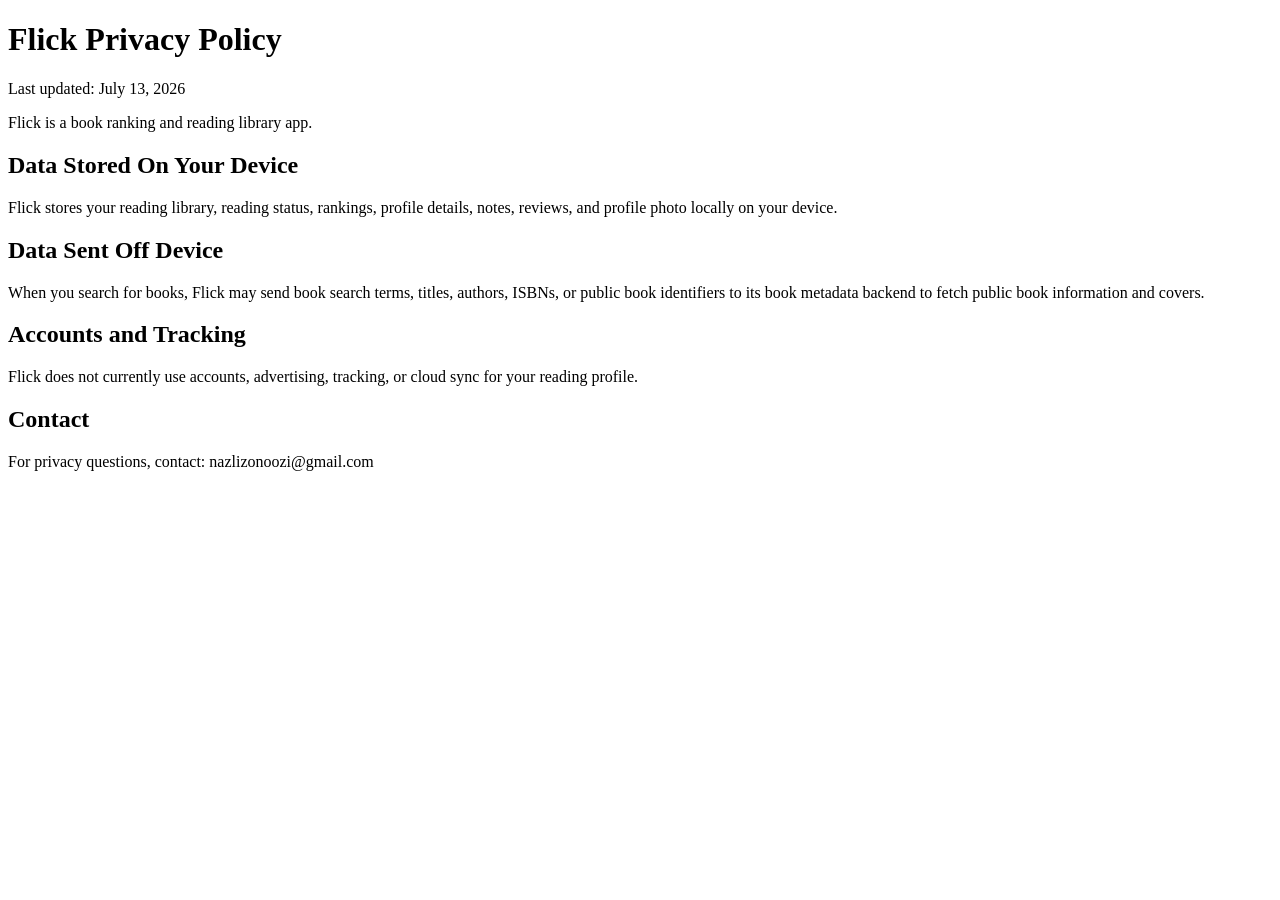
==== index.html @ dd2f2105 "Add initial privacy policy page in index.html" ====
<!doctype html>
<html>
  <head>
    <meta charset="utf-8">
    <title>Flick Privacy Policy</title>
  </head>
  <body>
    <h1>Flick Privacy Policy</h1>
    <p>Last updated: July 13, 2026</p>

    <p>Flick is a book ranking and reading library app.</p>

    <h2>Data Stored On Your Device</h2>
    <p>Flick stores your reading library, reading status, rankings, profile details, notes, reviews, and profile photo locally on your device.</p>

    <h2>Data Sent Off Device</h2>
    <p>When you search for books, Flick may send book search terms, titles, authors, ISBNs, or public book identifiers to its book metadata backend to fetch public book information and covers.</p>

    <h2>Accounts and Tracking</h2>
    <p>Flick does not currently use accounts, advertising, tracking, or cloud sync for your reading profile.</p>

    <h2>Contact</h2>
    <p>For privacy questions, contact: nazlizonoozi@gmail.com</p>
  </body>
</html>
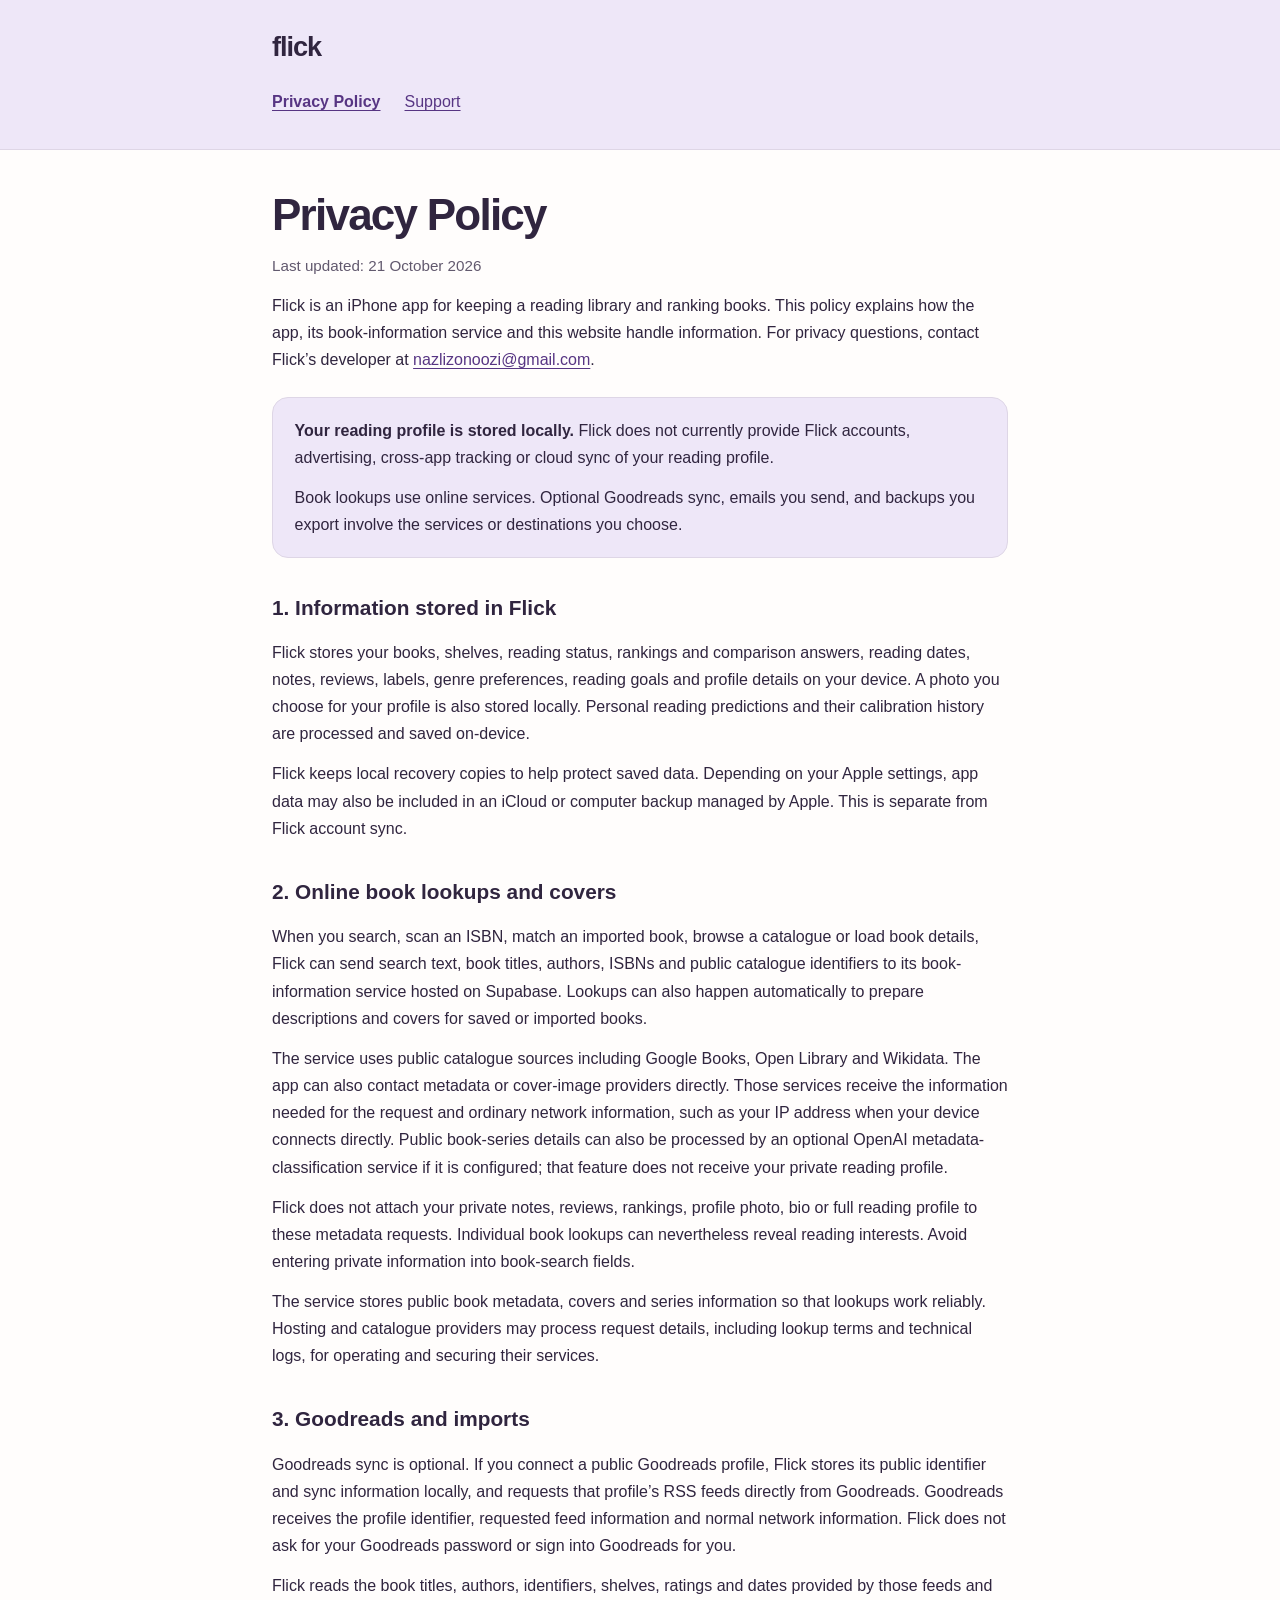
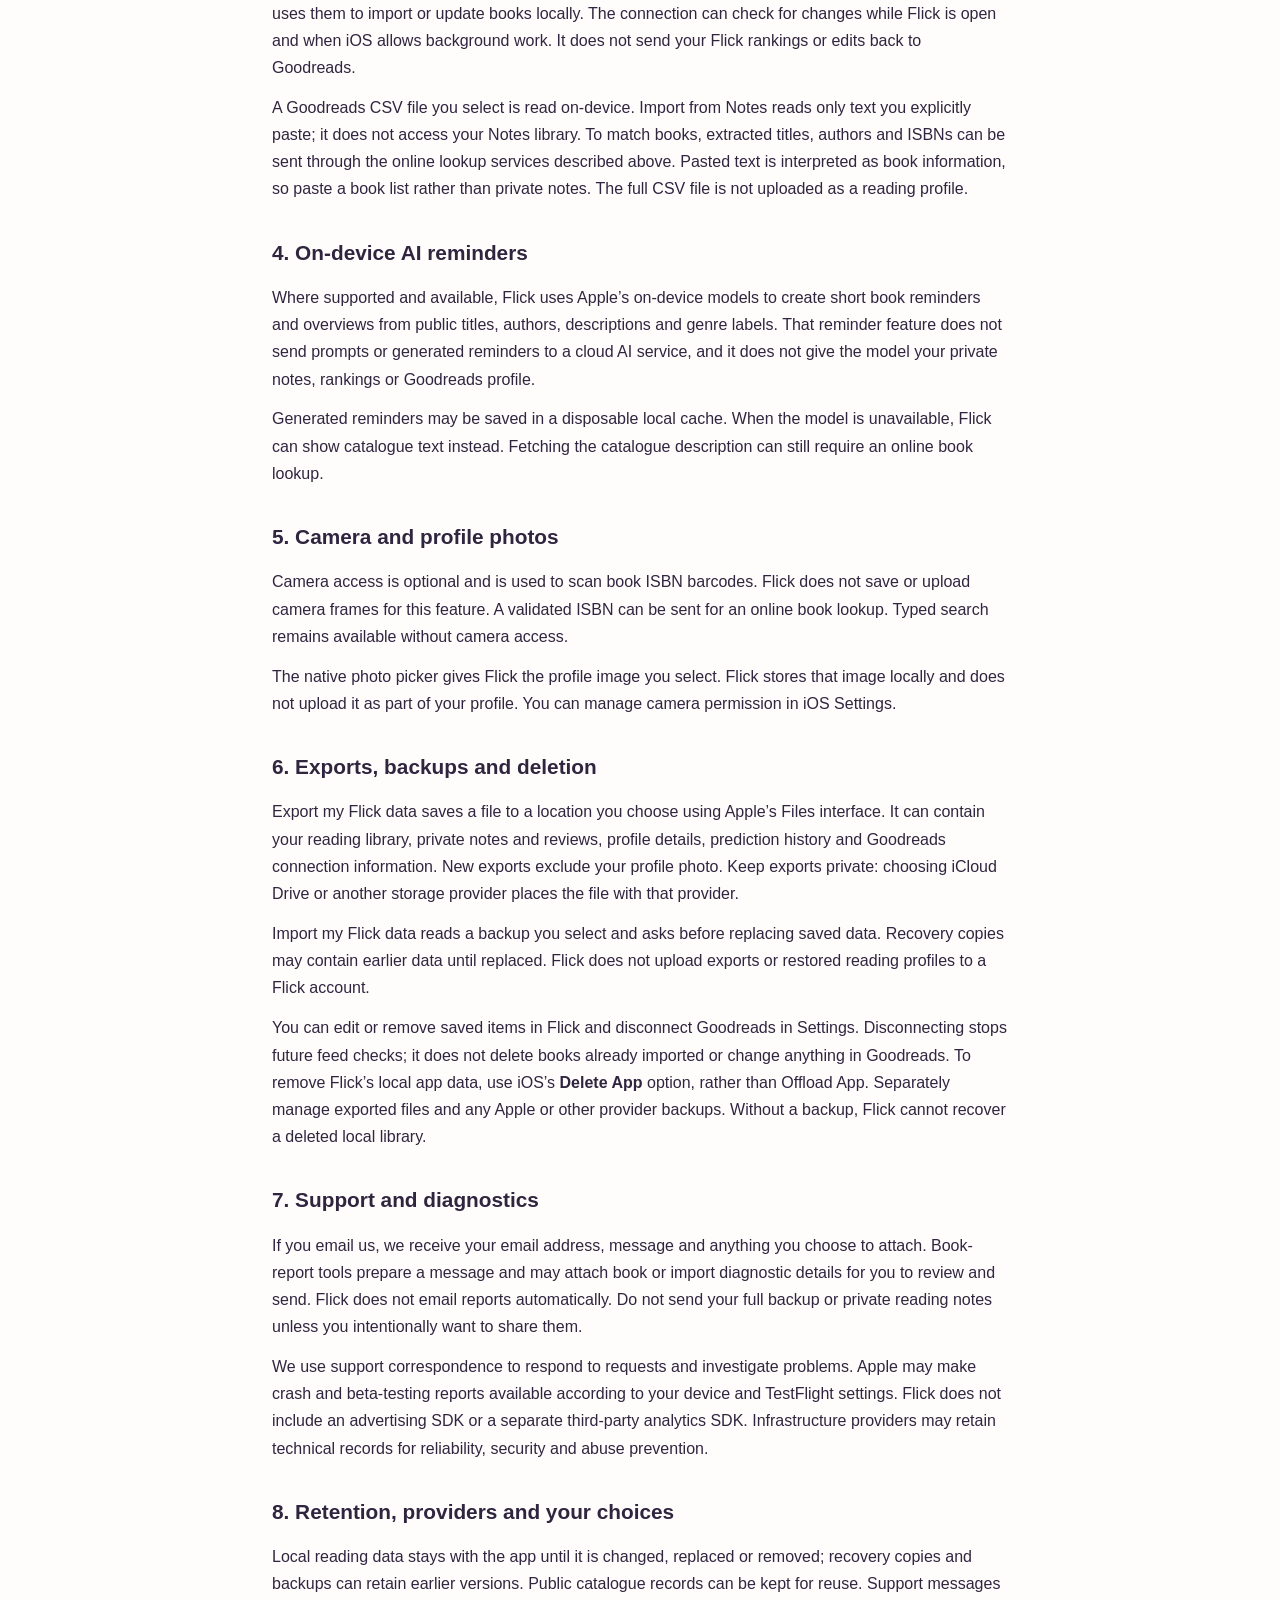
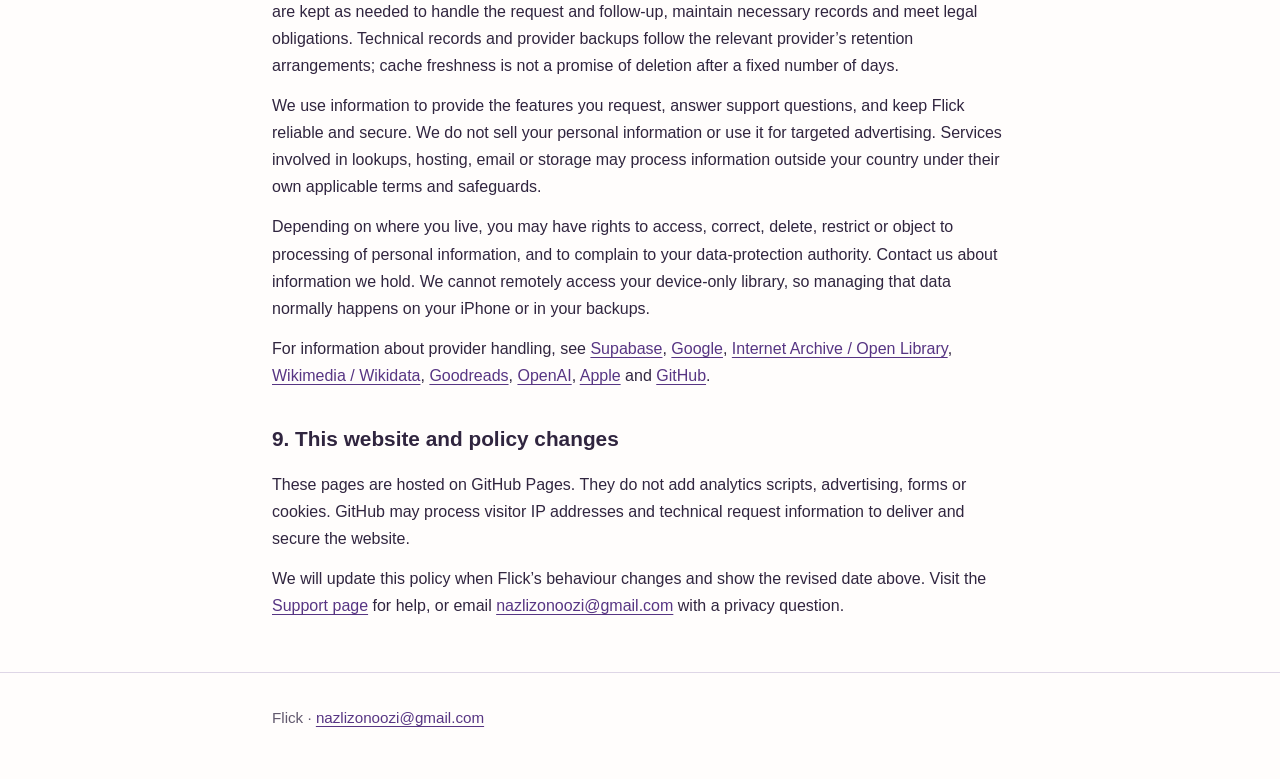
==== commit cab67730: "Update Flick privacy policy and add support page" ====
--- a/index.html
+++ b/index.html
@@ -1,25 +1,63 @@
 <!doctype html>
-<html>
-  <head>
-    <meta charset="utf-8">
-    <title>Flick Privacy Policy</title>
-  </head>
-  <body>
-    <h1>Flick Privacy Policy</h1>
-    <p>Last updated: July 13, 2026</p>
-
-    <p>Flick is a book ranking and reading library app.</p>
-
-    <h2>Data Stored On Your Device</h2>
-    <p>Flick stores your reading library, reading status, rankings, profile details, notes, reviews, and profile photo locally on your device.</p>
-
-    <h2>Data Sent Off Device</h2>
-    <p>When you search for books, Flick may send book search terms, titles, authors, ISBNs, or public book identifiers to its book metadata backend to fetch public book information and covers.</p>
-
-    <h2>Accounts and Tracking</h2>
-    <p>Flick does not currently use accounts, advertising, tracking, or cloud sync for your reading profile.</p>
-
-    <h2>Contact</h2>
-    <p>For privacy questions, contact: nazlizonoozi@gmail.com</p>
-  </body>
+<html lang="en">
+<head>
+  <meta charset="utf-8">
+  <meta name="viewport" content="width=device-width, initial-scale=1">
+  <meta name="description" content="How Flick handles your information.">
+  <title>Privacy Policy · Flick</title>
+  <link rel="stylesheet" href="styles.css">
+</head>
+<body>
+  <a class="skip-link" href="#main">Skip to content</a>
+  <header><div class="wrap">
+    <a class="brand" href="./" aria-label="Flick privacy and support">flick</a>
+    <nav aria-label="Privacy and support">
+      <a href="./" aria-current="page">Privacy Policy</a>
+      <a href="support.html">Support</a>
+    </nav>
+  </div></header>
+  <main id="main" class="wrap">
+<h1>Privacy Policy</h1>
+<p class="updated">Last updated: <time datetime="2026-10-21">21 October 2026</time></p>
+<p>Flick is an iPhone app for keeping a reading library and ranking books. This policy explains how the app, its book-information service and this website handle information. For privacy questions, contact Flick’s developer at <a href="mailto:nazlizonoozi@gmail.com">nazlizonoozi@gmail.com</a>.</p>
+<div class="summary">
+<p><strong>Your reading profile is stored locally.</strong> Flick does not currently provide Flick accounts, advertising, cross-app tracking or cloud sync of your reading profile.</p>
+<p>Book lookups use online services. Optional Goodreads sync, emails you send, and backups you export involve the services or destinations you choose.</p>
+</div>
+<h2>1. Information stored in Flick</h2>
+<p>Flick stores your books, shelves, reading status, rankings and comparison answers, reading dates, notes, reviews, labels, genre preferences, reading goals and profile details on your device. A photo you choose for your profile is also stored locally. Personal reading predictions and their calibration history are processed and saved on-device.</p>
+<p>Flick keeps local recovery copies to help protect saved data. Depending on your Apple settings, app data may also be included in an iCloud or computer backup managed by Apple. This is separate from Flick account sync.</p>
+<h2>2. Online book lookups and covers</h2>
+<p>When you search, scan an ISBN, match an imported book, browse a catalogue or load book details, Flick can send search text, book titles, authors, ISBNs and public catalogue identifiers to its book-information service hosted on Supabase. Lookups can also happen automatically to prepare descriptions and covers for saved or imported books.</p>
+<p>The service uses public catalogue sources including Google Books, Open Library and Wikidata. The app can also contact metadata or cover-image providers directly. Those services receive the information needed for the request and ordinary network information, such as your IP address when your device connects directly. Public book-series details can also be processed by an optional OpenAI metadata-classification service if it is configured; that feature does not receive your private reading profile.</p>
+<p>Flick does not attach your private notes, reviews, rankings, profile photo, bio or full reading profile to these metadata requests. Individual book lookups can nevertheless reveal reading interests. Avoid entering private information into book-search fields.</p>
+<p>The service stores public book metadata, covers and series information so that lookups work reliably. Hosting and catalogue providers may process request details, including lookup terms and technical logs, for operating and securing their services.</p>
+<h2>3. Goodreads and imports</h2>
+<p>Goodreads sync is optional. If you connect a public Goodreads profile, Flick stores its public identifier and sync information locally, and requests that profile’s RSS feeds directly from Goodreads. Goodreads receives the profile identifier, requested feed information and normal network information. Flick does not ask for your Goodreads password or sign into Goodreads for you.</p>
+<p>Flick reads the book titles, authors, identifiers, shelves, ratings and dates provided by those feeds and uses them to import or update books locally. The connection can check for changes while Flick is open and when iOS allows background work. It does not send your Flick rankings or edits back to Goodreads.</p>
+<p>A Goodreads CSV file you select is read on-device. Import from Notes reads only text you explicitly paste; it does not access your Notes library. To match books, extracted titles, authors and ISBNs can be sent through the online lookup services described above. Pasted text is interpreted as book information, so paste a book list rather than private notes. The full CSV file is not uploaded as a reading profile.</p>
+<h2>4. On-device AI reminders</h2>
+<p>Where supported and available, Flick uses Apple’s on-device models to create short book reminders and overviews from public titles, authors, descriptions and genre labels. That reminder feature does not send prompts or generated reminders to a cloud AI service, and it does not give the model your private notes, rankings or Goodreads profile.</p>
+<p>Generated reminders may be saved in a disposable local cache. When the model is unavailable, Flick can show catalogue text instead. Fetching the catalogue description can still require an online book lookup.</p>
+<h2>5. Camera and profile photos</h2>
+<p>Camera access is optional and is used to scan book ISBN barcodes. Flick does not save or upload camera frames for this feature. A validated ISBN can be sent for an online book lookup. Typed search remains available without camera access.</p>
+<p>The native photo picker gives Flick the profile image you select. Flick stores that image locally and does not upload it as part of your profile. You can manage camera permission in iOS Settings.</p>
+<h2>6. Exports, backups and deletion</h2>
+<p>Export my Flick data saves a file to a location you choose using Apple’s Files interface. It can contain your reading library, private notes and reviews, profile details, prediction history and Goodreads connection information. New exports exclude your profile photo. Keep exports private: choosing iCloud Drive or another storage provider places the file with that provider.</p>
+<p>Import my Flick data reads a backup you select and asks before replacing saved data. Recovery copies may contain earlier data until replaced. Flick does not upload exports or restored reading profiles to a Flick account.</p>
+<p>You can edit or remove saved items in Flick and disconnect Goodreads in Settings. Disconnecting stops future feed checks; it does not delete books already imported or change anything in Goodreads. To remove Flick’s local app data, use iOS’s <strong>Delete App</strong> option, rather than Offload App. Separately manage exported files and any Apple or other provider backups. Without a backup, Flick cannot recover a deleted local library.</p>
+<h2>7. Support and diagnostics</h2>
+<p>If you email us, we receive your email address, message and anything you choose to attach. Book-report tools prepare a message and may attach book or import diagnostic details for you to review and send. Flick does not email reports automatically. Do not send your full backup or private reading notes unless you intentionally want to share them.</p>
+<p>We use support correspondence to respond to requests and investigate problems. Apple may make crash and beta-testing reports available according to your device and TestFlight settings. Flick does not include an advertising SDK or a separate third-party analytics SDK. Infrastructure providers may retain technical records for reliability, security and abuse prevention.</p>
+<h2>8. Retention, providers and your choices</h2>
+<p>Local reading data stays with the app until it is changed, replaced or removed; recovery copies and backups can retain earlier versions. Public catalogue records can be kept for reuse. Support messages are kept as needed to handle the request and follow-up, maintain necessary records and meet legal obligations. Technical records and provider backups follow the relevant provider’s retention arrangements; cache freshness is not a promise of deletion after a fixed number of days.</p>
+<p>We use information to provide the features you request, answer support questions, and keep Flick reliable and secure. We do not sell your personal information or use it for targeted advertising. Services involved in lookups, hosting, email or storage may process information outside your country under their own applicable terms and safeguards.</p>
+<p>Depending on where you live, you may have rights to access, correct, delete, restrict or object to processing of personal information, and to complain to your data-protection authority. Contact us about information we hold. We cannot remotely access your device-only library, so managing that data normally happens on your iPhone or in your backups.</p>
+<p>For information about provider handling, see <a href="https://supabase.com/privacy">Supabase</a>, <a href="https://policies.google.com/privacy">Google</a>, <a href="https://archive.org/about/terms.php">Internet Archive / Open Library</a>, <a href="https://foundation.wikimedia.org/wiki/Policy:Privacy_policy">Wikimedia / Wikidata</a>, <a href="https://www.goodreads.com/about/privacy">Goodreads</a>, <a href="https://openai.com/policies/privacy-policy/">OpenAI</a>, <a href="https://www.apple.com/legal/privacy/">Apple</a> and <a href="https://docs.github.com/en/site-policy/privacy-policies/github-general-privacy-statement">GitHub</a>.</p>
+<h2>9. This website and policy changes</h2>
+<p>These pages are hosted on GitHub Pages. They do not add analytics scripts, advertising, forms or cookies. GitHub may process visitor IP addresses and technical request information to deliver and secure the website.</p>
+<p>We will update this policy when Flick’s behaviour changes and show the revised date above. Visit the <a href="support.html">Support page</a> for help, or email <a href="mailto:nazlizonoozi@gmail.com">nazlizonoozi@gmail.com</a> with a privacy question.</p>
+</main>
+  <footer><div class="wrap">Flick · <a href="mailto:nazlizonoozi@gmail.com">nazlizonoozi@gmail.com</a></div></footer>
+</body>
 </html>
--- a/styles.css
+++ b/styles.css
@@ -0,0 +1,29 @@
+/* Shared, local styling: no external fonts, scripts or analytics. */
+:root { color-scheme: light; --ink: #30253f; --muted: #62596e; --paper: #fffdfc; --lilac: #eee7f8; --line: #ded6e6; --link: #573583; }
+* { box-sizing: border-box; }
+body { margin: 0; background: var(--paper); color: var(--ink); font: 1rem/1.7 -apple-system, BlinkMacSystemFont, "Segoe UI", sans-serif; }
+a { color: var(--link); text-underline-offset: .2em; }
+a:hover { text-decoration-thickness: .15em; }
+a:focus-visible { outline: 3px solid var(--link); outline-offset: 5px; border-radius: 2px; }
+.skip-link { position: absolute; top: -8rem; left: 1rem; padding: .75rem 1rem; background: white; z-index: 1; }
+.skip-link:focus { top: 1rem; }
+header { background: var(--lilac); border-bottom: 1px solid var(--line); }
+.wrap { width: min(100% - 2.5rem, 46rem); margin-inline: auto; }
+header .wrap { padding-block: 1.5rem; }
+.brand { font-size: 1.7rem; font-weight: 750; letter-spacing: -.04em; color: var(--ink); text-decoration: none; }
+nav { display: flex; flex-wrap: wrap; gap: .25rem 1.5rem; margin-top: .5rem; }
+nav a { padding-block: .6rem; min-height: 44px; }
+nav a[aria-current="page"] { font-weight: 700; }
+main { padding-block: 2.5rem; overflow-wrap: anywhere; }
+h1 { font-size: clamp(2rem, 6vw, 2.75rem); line-height: 1.15; letter-spacing: -.04em; margin: 0 0 .7rem; }
+h2 { font-size: 1.3rem; line-height: 1.35; margin-top: 2.25rem; }
+p, ul, ol { margin-block: .8rem; }
+li + li { margin-top: .4rem; }
+.updated, footer { color: var(--muted); font-size: .95rem; }
+.summary, .contact { padding: 1.15rem 1.35rem; background: var(--lilac); border: 1px solid var(--line); border-radius: 1rem; margin-block: 1.5rem; }
+.summary p:first-child, .contact p:first-child { margin-top: 0; }
+.summary p:last-child, .contact p:last-child { margin-bottom: 0; }
+footer { border-top: 1px solid var(--line); padding-block: 1.5rem 2.5rem; }
+footer a { display: inline-block; padding-block: .5rem; }
+@media (max-width: 380px) { .wrap { width: calc(100% - 2rem); } .summary, .contact { padding: 1rem; } }
+@media print { body { background: white; color: black; } header, footer, .skip-link { display: none; } .wrap { width: 100%; } main { padding: 0; } a { color: black; } }
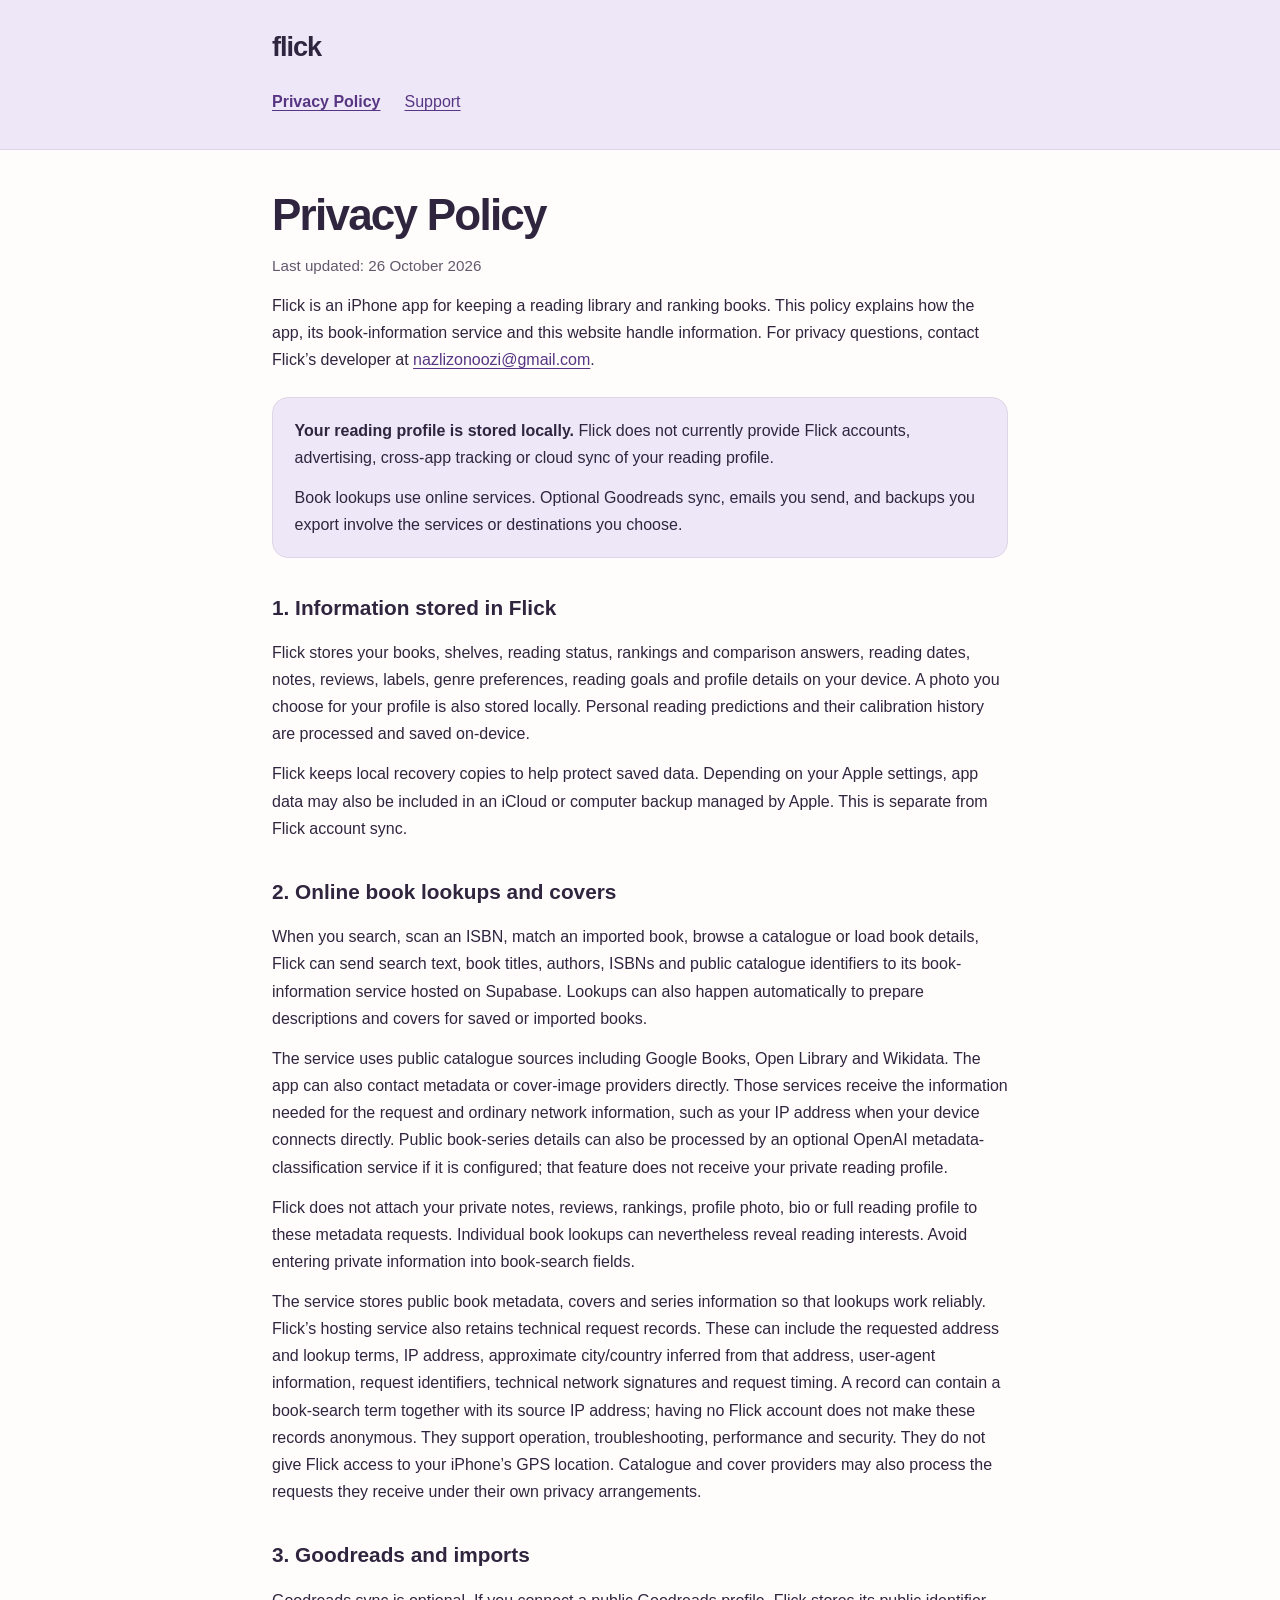
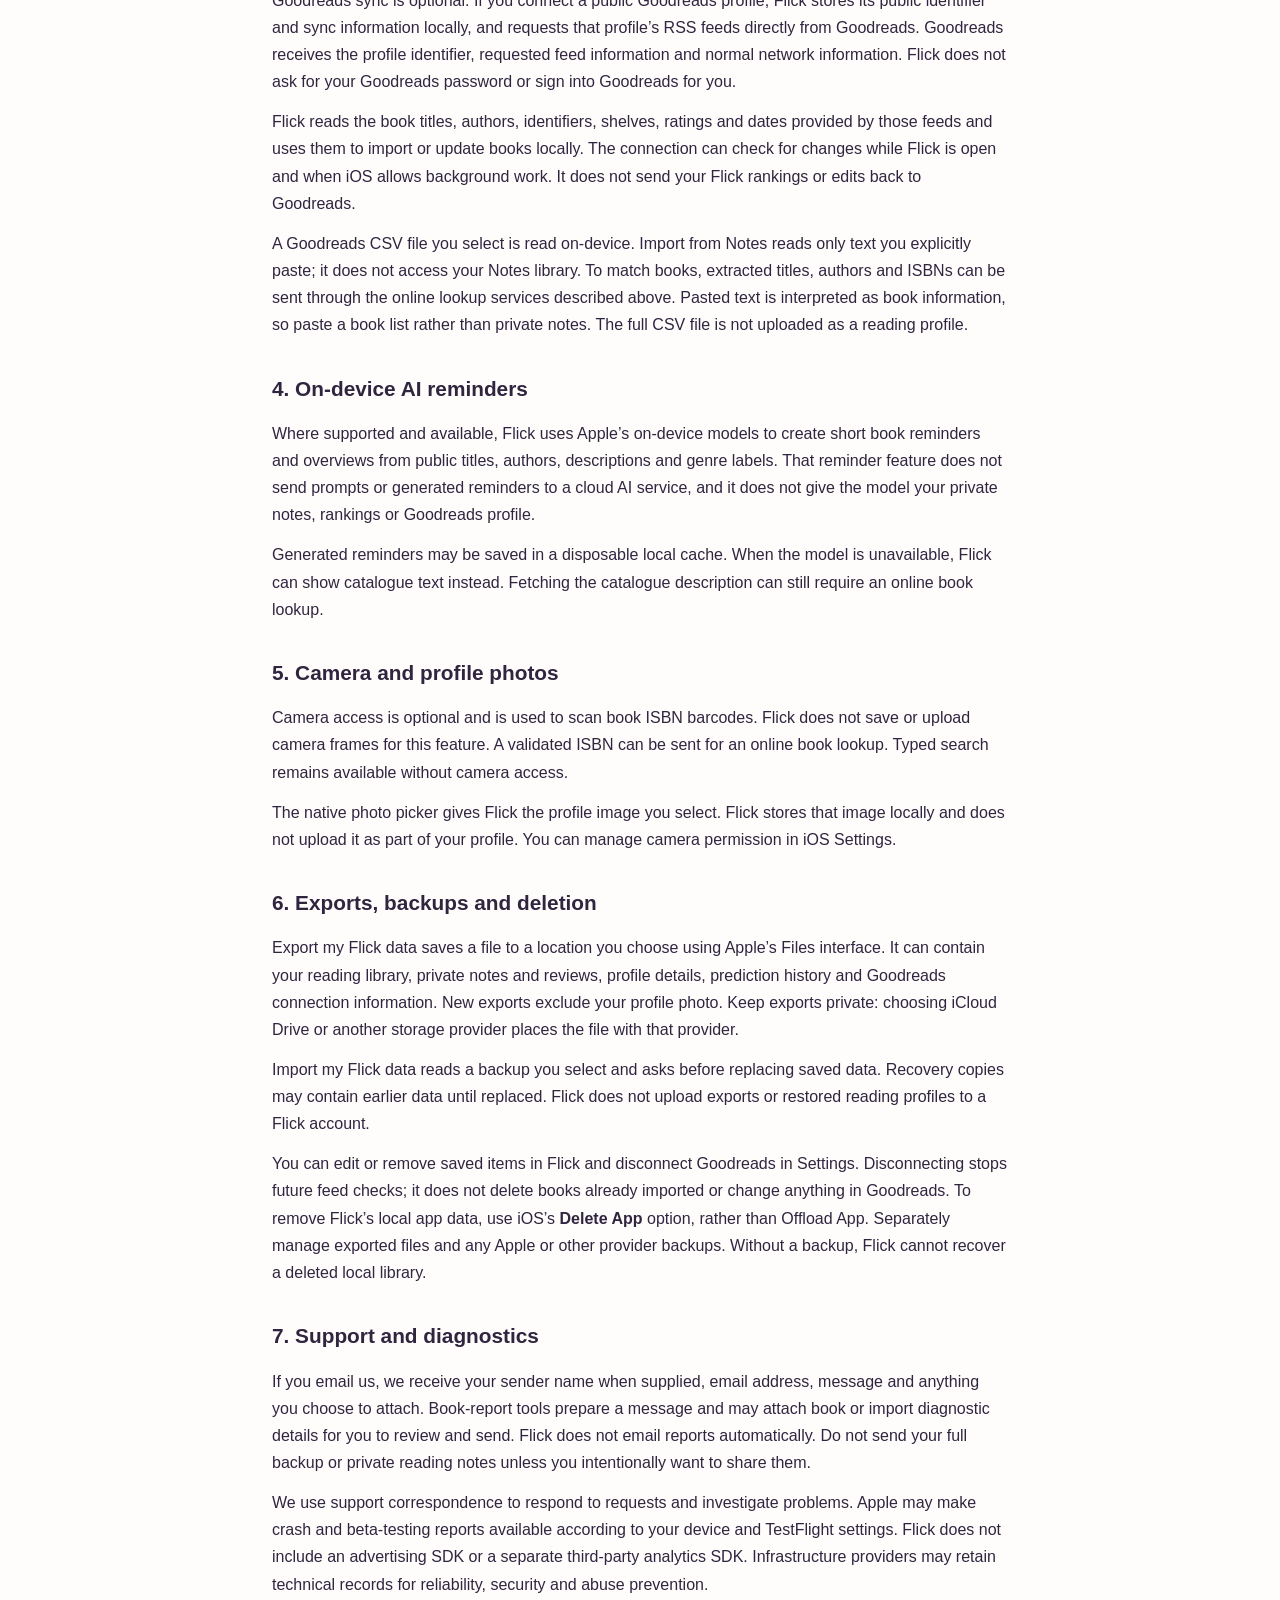
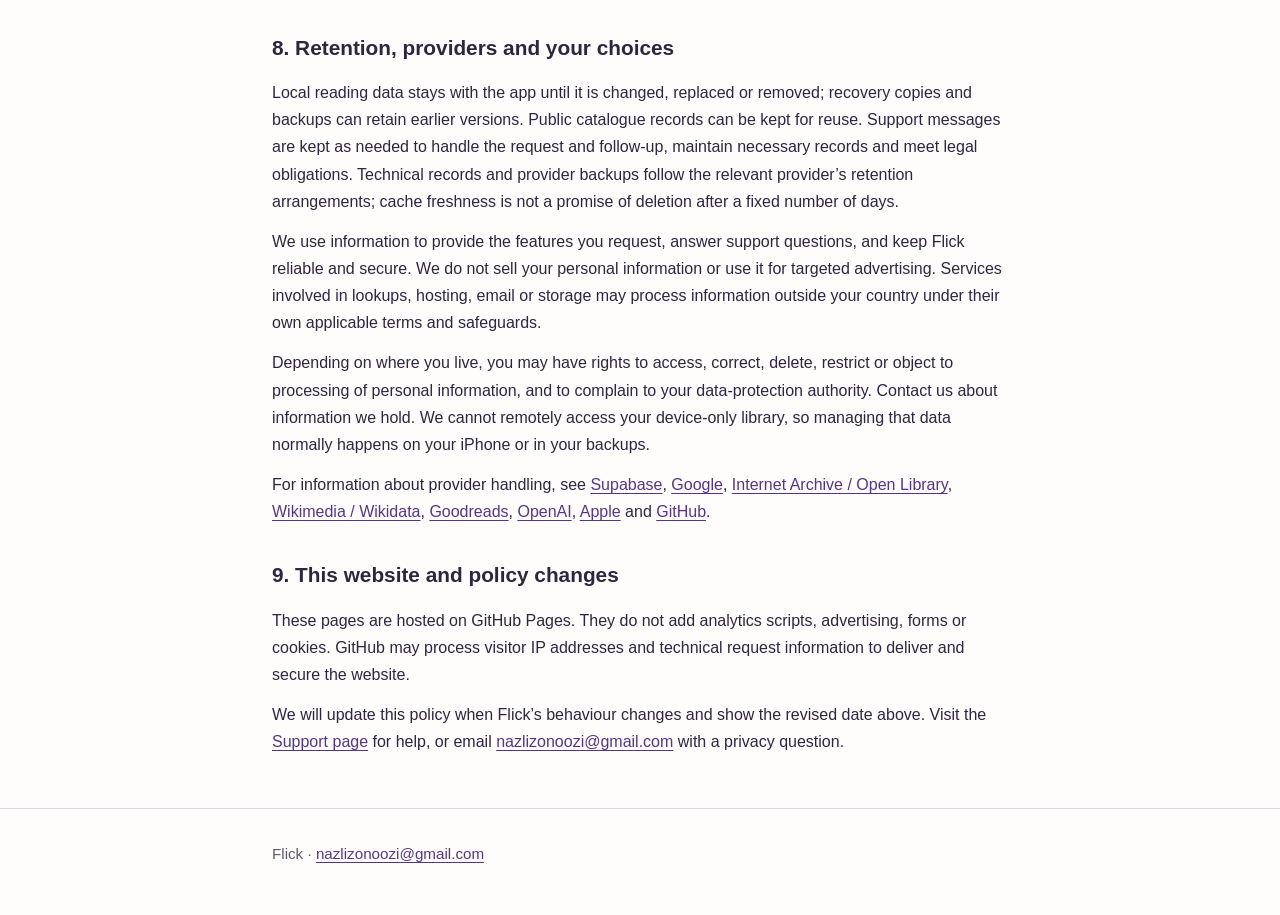
==== commit 457227e1: "Clarify retained request logs and support sender information" ====
--- a/index.html
+++ b/index.html
@@ -18,7 +18,7 @@
   </div></header>
   <main id="main" class="wrap">
 <h1>Privacy Policy</h1>
-<p class="updated">Last updated: <time datetime="2026-10-21">21 October 2026</time></p>
+<p class="updated">Last updated: <time datetime="2026-10-26">26 October 2026</time></p>
 <p>Flick is an iPhone app for keeping a reading library and ranking books. This policy explains how the app, its book-information service and this website handle information. For privacy questions, contact Flick’s developer at <a href="mailto:nazlizonoozi@gmail.com">nazlizonoozi@gmail.com</a>.</p>
 <div class="summary">
 <p><strong>Your reading profile is stored locally.</strong> Flick does not currently provide Flick accounts, advertising, cross-app tracking or cloud sync of your reading profile.</p>
@@ -31,7 +31,7 @@
 <p>When you search, scan an ISBN, match an imported book, browse a catalogue or load book details, Flick can send search text, book titles, authors, ISBNs and public catalogue identifiers to its book-information service hosted on Supabase. Lookups can also happen automatically to prepare descriptions and covers for saved or imported books.</p>
 <p>The service uses public catalogue sources including Google Books, Open Library and Wikidata. The app can also contact metadata or cover-image providers directly. Those services receive the information needed for the request and ordinary network information, such as your IP address when your device connects directly. Public book-series details can also be processed by an optional OpenAI metadata-classification service if it is configured; that feature does not receive your private reading profile.</p>
 <p>Flick does not attach your private notes, reviews, rankings, profile photo, bio or full reading profile to these metadata requests. Individual book lookups can nevertheless reveal reading interests. Avoid entering private information into book-search fields.</p>
-<p>The service stores public book metadata, covers and series information so that lookups work reliably. Hosting and catalogue providers may process request details, including lookup terms and technical logs, for operating and securing their services.</p>
+<p>The service stores public book metadata, covers and series information so that lookups work reliably. Flick’s hosting service also retains technical request records. These can include the requested address and lookup terms, IP address, approximate city/country inferred from that address, user-agent information, request identifiers, technical network signatures and request timing. A record can contain a book-search term together with its source IP address; having no Flick account does not make these records anonymous. They support operation, troubleshooting, performance and security. They do not give Flick access to your iPhone’s GPS location. Catalogue and cover providers may also process the requests they receive under their own privacy arrangements.</p>
 <h2>3. Goodreads and imports</h2>
 <p>Goodreads sync is optional. If you connect a public Goodreads profile, Flick stores its public identifier and sync information locally, and requests that profile’s RSS feeds directly from Goodreads. Goodreads receives the profile identifier, requested feed information and normal network information. Flick does not ask for your Goodreads password or sign into Goodreads for you.</p>
 <p>Flick reads the book titles, authors, identifiers, shelves, ratings and dates provided by those feeds and uses them to import or update books locally. The connection can check for changes while Flick is open and when iOS allows background work. It does not send your Flick rankings or edits back to Goodreads.</p>
@@ -47,7 +47,7 @@
 <p>Import my Flick data reads a backup you select and asks before replacing saved data. Recovery copies may contain earlier data until replaced. Flick does not upload exports or restored reading profiles to a Flick account.</p>
 <p>You can edit or remove saved items in Flick and disconnect Goodreads in Settings. Disconnecting stops future feed checks; it does not delete books already imported or change anything in Goodreads. To remove Flick’s local app data, use iOS’s <strong>Delete App</strong> option, rather than Offload App. Separately manage exported files and any Apple or other provider backups. Without a backup, Flick cannot recover a deleted local library.</p>
 <h2>7. Support and diagnostics</h2>
-<p>If you email us, we receive your email address, message and anything you choose to attach. Book-report tools prepare a message and may attach book or import diagnostic details for you to review and send. Flick does not email reports automatically. Do not send your full backup or private reading notes unless you intentionally want to share them.</p>
+<p>If you email us, we receive your sender name when supplied, email address, message and anything you choose to attach. Book-report tools prepare a message and may attach book or import diagnostic details for you to review and send. Flick does not email reports automatically. Do not send your full backup or private reading notes unless you intentionally want to share them.</p>
 <p>We use support correspondence to respond to requests and investigate problems. Apple may make crash and beta-testing reports available according to your device and TestFlight settings. Flick does not include an advertising SDK or a separate third-party analytics SDK. Infrastructure providers may retain technical records for reliability, security and abuse prevention.</p>
 <h2>8. Retention, providers and your choices</h2>
 <p>Local reading data stays with the app until it is changed, replaced or removed; recovery copies and backups can retain earlier versions. Public catalogue records can be kept for reuse. Support messages are kept as needed to handle the request and follow-up, maintain necessary records and meet legal obligations. Technical records and provider backups follow the relevant provider’s retention arrangements; cache freshness is not a promise of deletion after a fixed number of days.</p>
